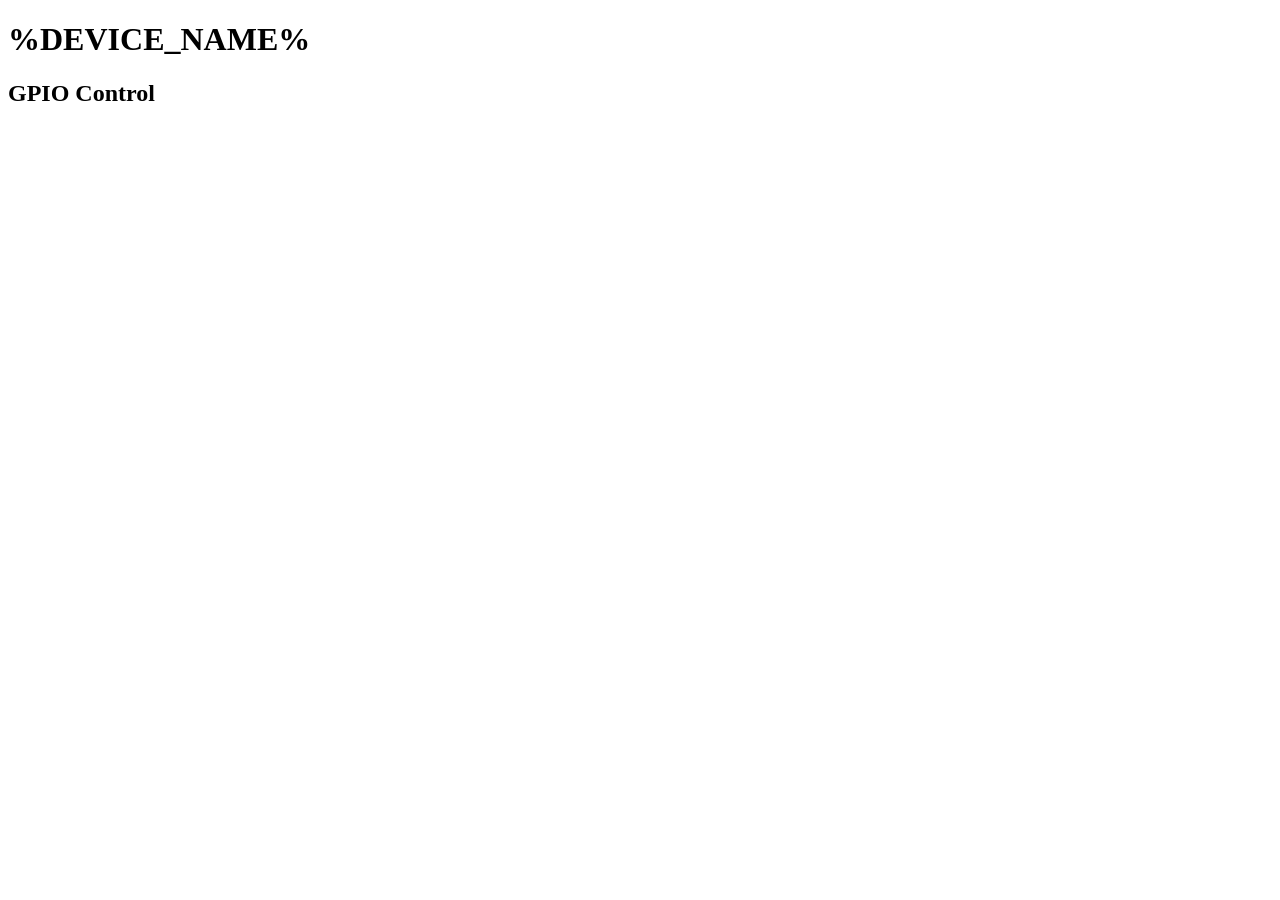
==== download/html/control.html @ 72e8b487 "Add files via upload" ====
<!DOCTYPE html>
<html>
<head>
  <meta charset="UTF-8">
  <title>ESP32 Control</title>
  <link rel="stylesheet" href="/css/style.css">
</head>
<body>
  <div id="sidebar"></div>
  <div class="main">
    <h1>%DEVICE_NAME%</h1>
    <div class="page">
      <h2>GPIO Control</h2>
      <div id="gpioGrid" class="grid"></div>
    </div>
  </div>
  <script src="/js/nav.js"></script>
  <script src="/js/core.js"></script>
  <script src="/js/control.js"></script>
</body>
</html>
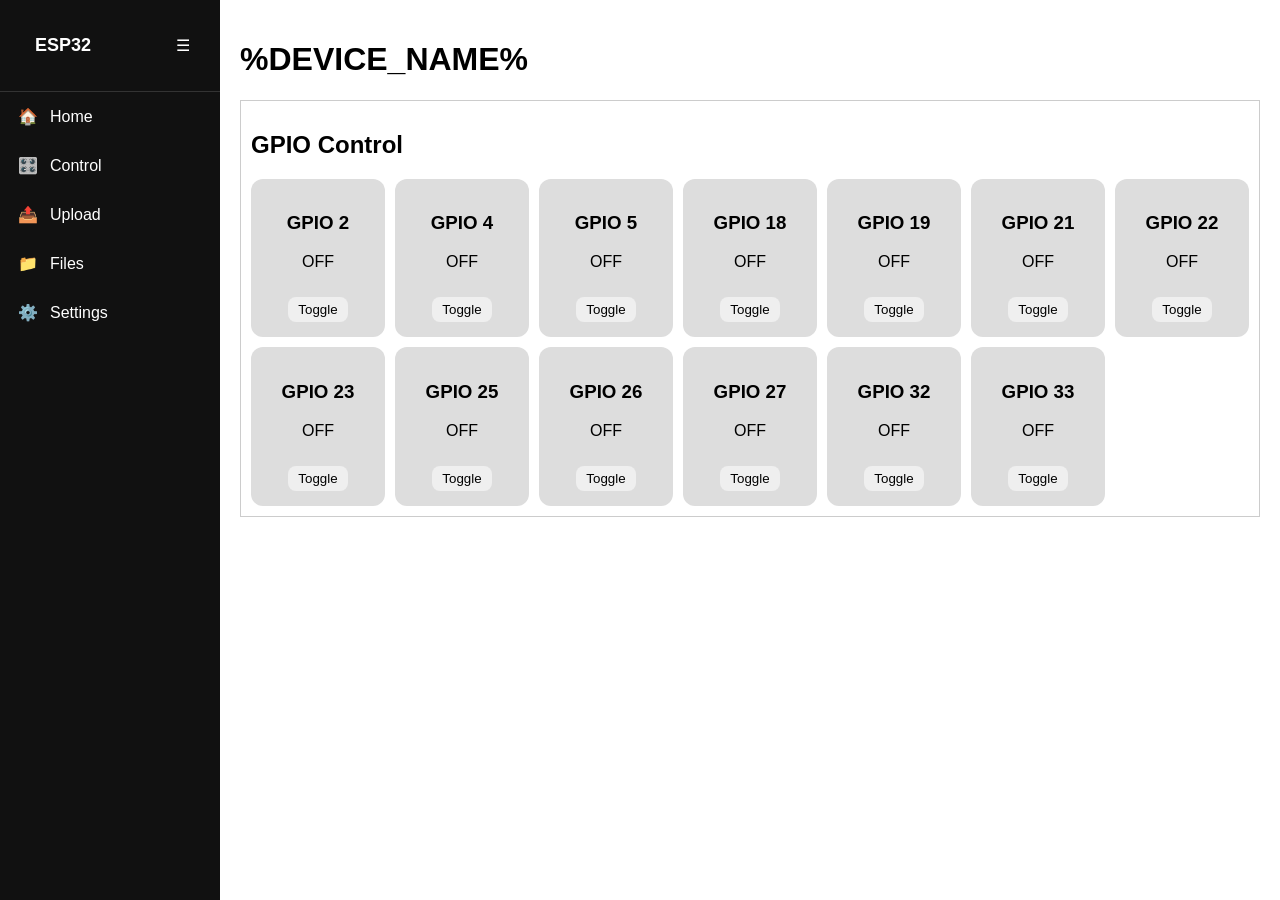
==== commit 89ff58d6: "Update control.html" ====
--- a/download/html/control.html
+++ b/download/html/control.html
@@ -3,7 +3,7 @@
 <head>
   <meta charset="UTF-8">
   <title>ESP32 Control</title>
-  <link rel="stylesheet" href="/css/style.css">
+  <link rel="stylesheet" href="https://cuonglabs.github.io/esp32/download/css/style.css">
 </head>
 <body>
   <div id="sidebar"></div>
@@ -14,8 +14,8 @@
       <div id="gpioGrid" class="grid"></div>
     </div>
   </div>
-  <script src="/js/nav.js"></script>
-  <script src="/js/core.js"></script>
-  <script src="/js/control.js"></script>
+  <script src="https://cuonglabs.github.io/esp32/download/js/nav.js"></script>
+  <script src="https://cuonglabs.github.io/esp32/download/js/core.js"></script>
+  <script src="https://cuonglabs.github.io/esp32/download/js/control.js"></script>
 </body>
-</html>+</html>
